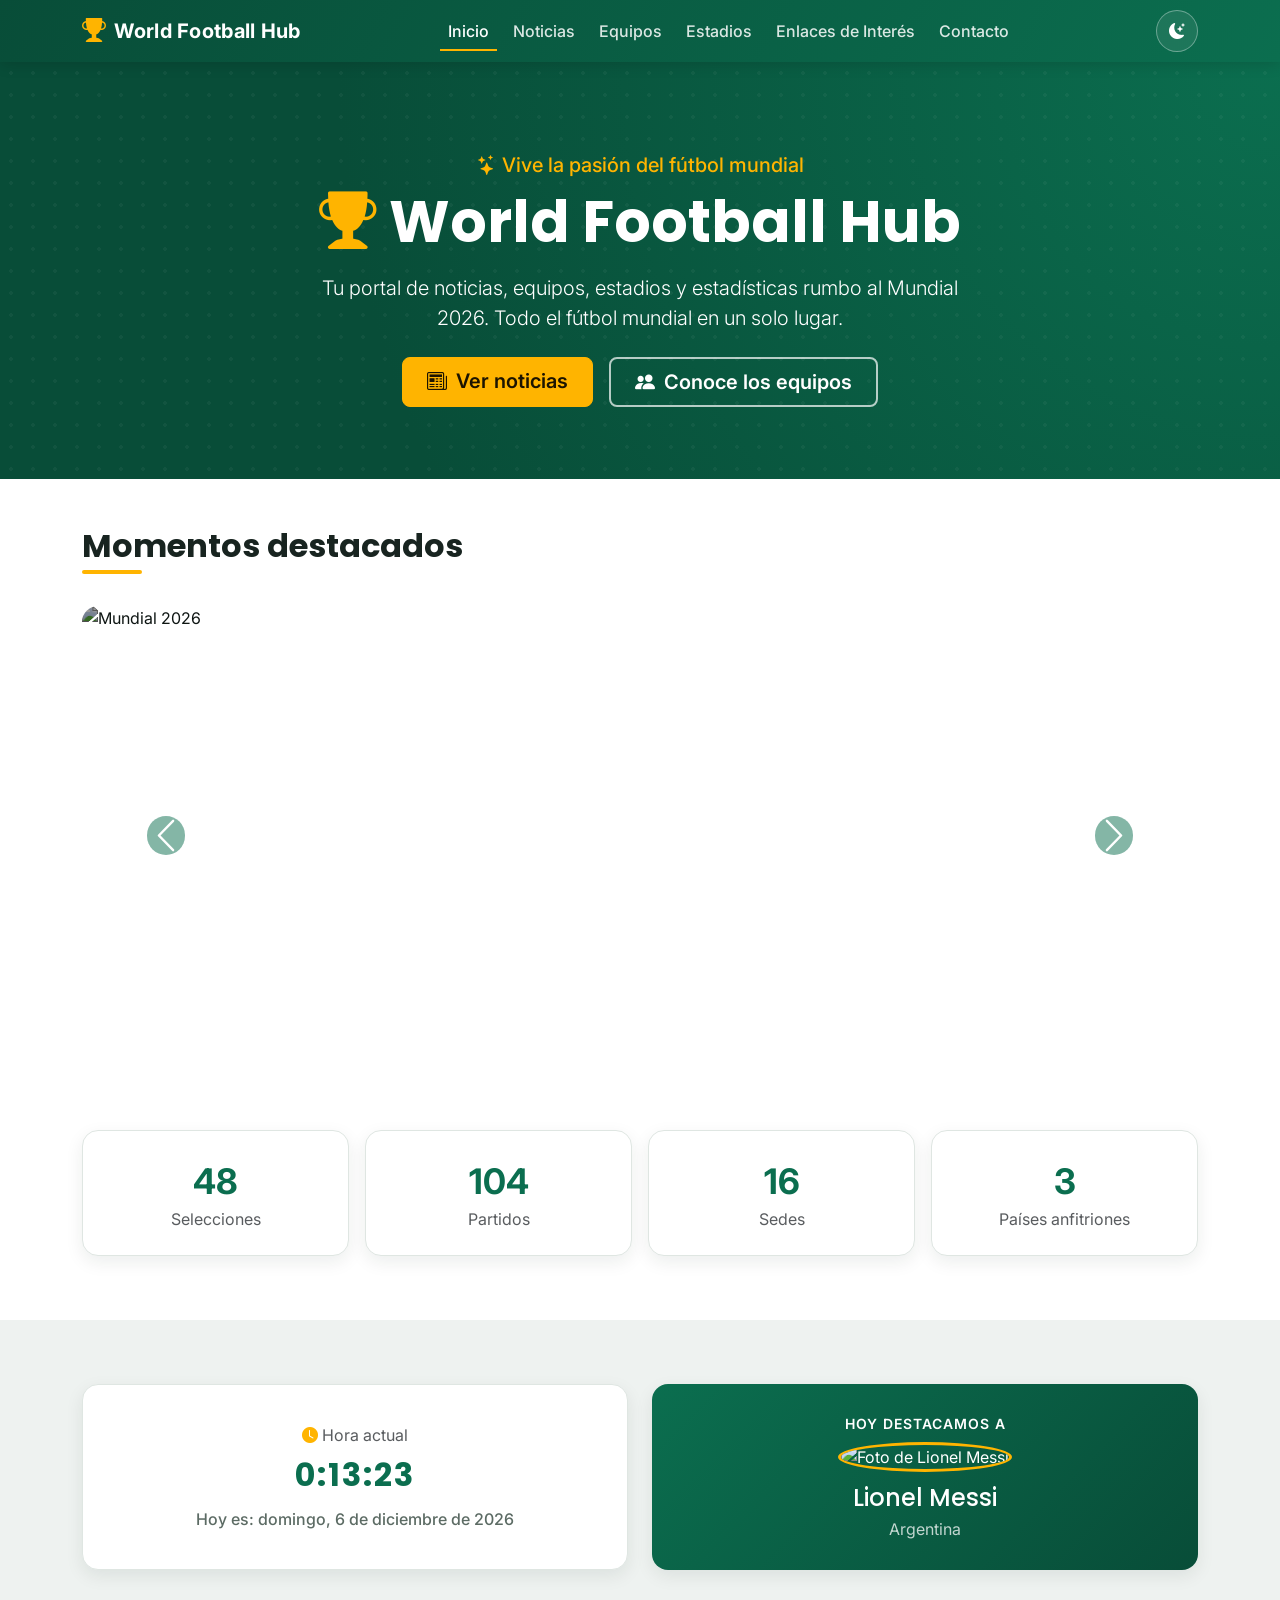
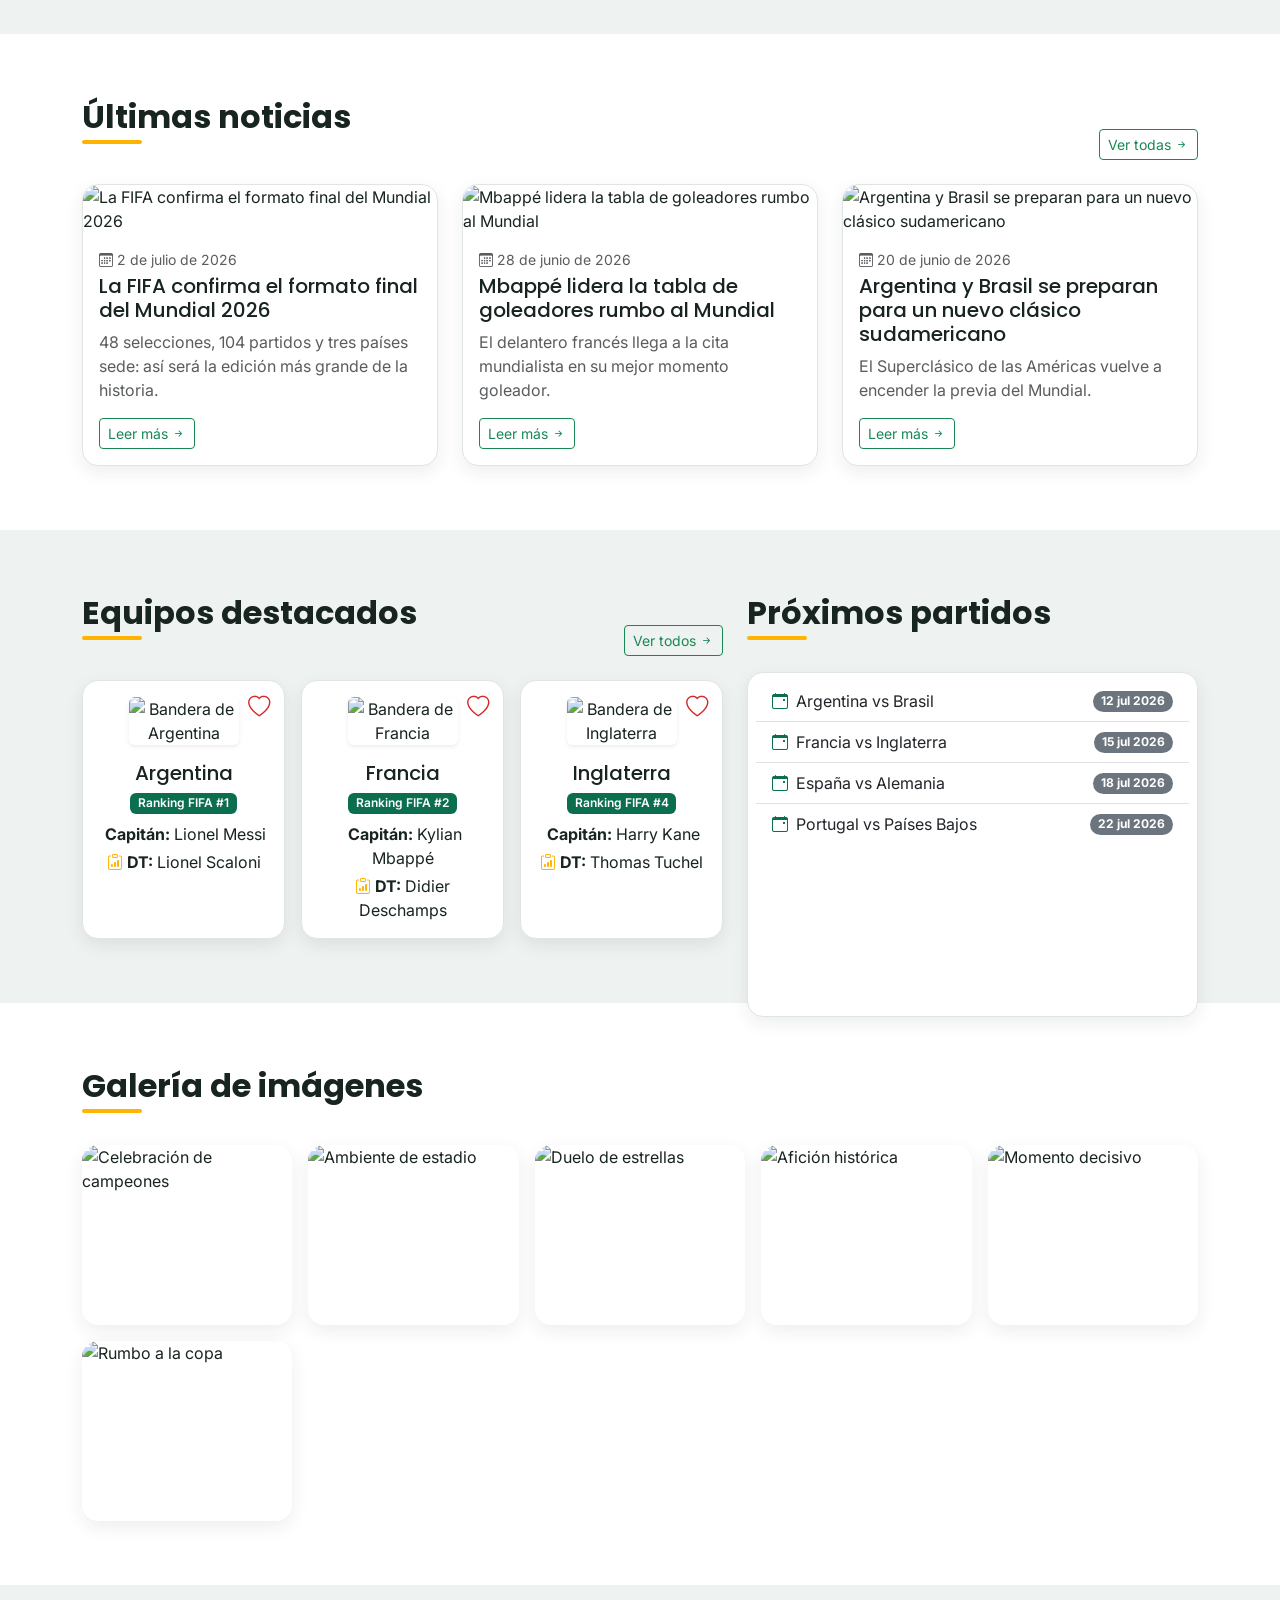
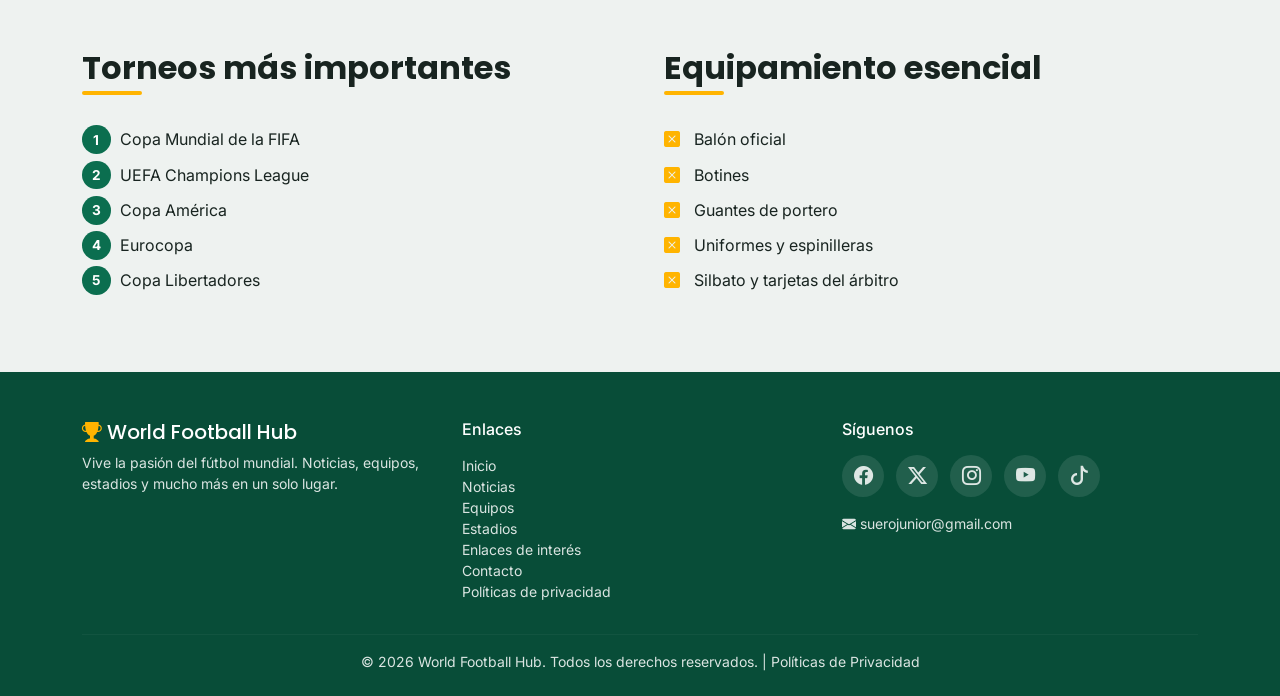
==== index.html @ cb71a6e6 "Sitio inicial World Football Hub para GitHub Pages Portal de fútbol con inicio, noticias, equipos, e" ====
<!DOCTYPE html>
<html lang="es">
<head>
  <meta charset="UTF-8">
  <meta name="viewport" content="width=device-width, initial-scale=1.0">
  <title>World Football Hub | Portal del Mundial 2026 y del fútbol mundial</title>
  <meta name="description" content="World Football Hub: noticias, equipos, estadios y estadísticas del Mundial 2026 y del fútbol mundial en un solo lugar.">
  <meta name="keywords" content="fútbol, mundial 2026, noticias de fútbol, equipos de fútbol, estadios, world football hub, fifa">
  <meta name="author" content="Estudiante - World Football Hub">
  <meta name="robots" content="index, follow">
  <link rel="canonical" href="https://tu-usuario.github.io/football-world/index.html">
  <meta name="theme-color" content="#0b6e4f">

  <meta property="og:type" content="website">
  <meta property="og:title" content="World Football Hub | Portal del Mundial 2026">
  <meta property="og:description" content="Noticias, equipos, estadios y estadísticas del fútbol mundial en un solo lugar.">
  <meta property="og:image" content="https://picsum.photos/seed/wfh-og/1200/630">
  <meta property="og:url" content="https://tu-usuario.github.io/football-world/index.html">
  <meta property="og:site_name" content="World Football Hub">
  <meta property="og:locale" content="es_ES">

  <meta name="twitter:card" content="summary_large_image">
  <meta name="twitter:title" content="World Football Hub | Portal del Mundial 2026">
  <meta name="twitter:description" content="Noticias, equipos, estadios y estadísticas del fútbol mundial en un solo lugar.">
  <meta name="twitter:image" content="https://picsum.photos/seed/wfh-og/1200/630">

  <link rel="icon" type="image/svg+xml" href="favicon.svg">

  <link rel="preconnect" href="https://fonts.googleapis.com">
  <link rel="preconnect" href="https://fonts.gstatic.com" crossorigin>
  <link href="https://fonts.googleapis.com/css2?family=Inter:wght@400;500;600;700&family=Poppins:wght@600;700&display=swap" rel="stylesheet">
  <link rel="stylesheet" href="https://cdn.jsdelivr.net/npm/bootstrap-icons@1.11.3/font/bootstrap-icons.css">
  <link rel="stylesheet" href="https://cdn.jsdelivr.net/npm/bootstrap@5.3.3/dist/css/bootstrap.min.css">
  <link rel="stylesheet" href="css/styles.css">
  <script>(function(){document.documentElement.setAttribute('data-theme', localStorage.getItem('wfh-theme') || 'light');})();</script>
</head>
<body>

<!-- ===== Navbar ===== -->
<nav class="navbar navbar-expand-lg navbar-wfh sticky-top">
  <div class="container">
    <a class="navbar-brand" href="index.html"><i class="bi bi-trophy-fill"></i> World Football Hub</a>
    <button class="navbar-toggler" type="button" data-bs-toggle="collapse" data-bs-target="#navMain" aria-controls="navMain" aria-expanded="false" aria-label="Alternar navegación">
      <span class="navbar-toggler-icon"></span>
    </button>
    <div class="collapse navbar-collapse" id="navMain">
      <ul class="navbar-nav mx-auto mb-2 mb-lg-0">
        <li class="nav-item"><a class="nav-link active" href="index.html">Inicio</a></li>
        <li class="nav-item"><a class="nav-link" href="noticias.html">Noticias</a></li>
        <li class="nav-item"><a class="nav-link" href="equipos.html">Equipos</a></li>
        <li class="nav-item"><a class="nav-link" href="estadios.html">Estadios</a></li>
        <li class="nav-item"><a class="nav-link" href="enlaces.html">Enlaces de Interés</a></li>
        <li class="nav-item"><a class="nav-link" href="contacto.html">Contacto</a></li>
      </ul>
      <button class="theme-toggle-btn ms-lg-3" title="Cambiar modo claro/oscuro">
        <i class="theme-icon bi bi-moon-stars-fill"></i>
      </button>
    </div>
  </div>
</nav>

<!-- ===== Hero ===== -->
<header class="hero text-center">
  <div class="container">
    <p class="hero-slogan mb-2"><i class="bi bi-stars"></i> Vive la pasión del fútbol mundial</p>
    <h1 class="hero-logo mb-3"><i class="bi bi-trophy-fill text-accent"></i> World Football Hub</h1>
    <p class="lead mx-auto" style="max-width:640px;">
      Tu portal de noticias, equipos, estadios y estadísticas rumbo al Mundial 2026. Todo el fútbol mundial en un solo lugar.
    </p>
    <div class="d-flex flex-wrap justify-content-center gap-3 mt-4">
      <a href="noticias.html" class="btn btn-accent btn-lg px-4"><i class="bi bi-newspaper me-1"></i> Ver noticias</a>
      <a href="equipos.html" class="btn btn-outline-light-custom btn-lg px-4"><i class="bi bi-people-fill me-1"></i> Conoce los equipos</a>
    </div>
  </div>
</header>

<!-- ===== Carrusel ===== -->
<section class="pt-5 pb-0 bg-surface">
  <div class="container">
    <h2 class="section-title">Momentos destacados</h2>
    <div id="mainCarousel" class="carousel slide rounded-xl overflow-hidden" data-bs-ride="carousel">
      <div class="carousel-indicators">
        <button type="button" data-bs-target="#mainCarousel" data-bs-slide-to="0" class="active" aria-current="true"></button>
        <button type="button" data-bs-target="#mainCarousel" data-bs-slide-to="1"></button>
        <button type="button" data-bs-target="#mainCarousel" data-bs-slide-to="2"></button>
        <button type="button" data-bs-target="#mainCarousel" data-bs-slide-to="3"></button>
      </div>
      <div class="carousel-inner">
        <div class="carousel-item active">
          <img src="https://picsum.photos/seed/wfh-carousel1/1200/600" class="d-block w-100" alt="Mundial 2026">
          <div class="carousel-caption">
            <h3><i class="bi bi-globe-americas me-2"></i>Mundial 2026</h3>
            <p>El torneo más grande de la historia, con 48 selecciones en Estados Unidos, México y Canadá.</p>
          </div>
        </div>
        <div class="carousel-item">
          <img src="https://picsum.photos/seed/wfh-carousel2/1200/600" class="d-block w-100" alt="Champions League">
          <div class="carousel-caption">
            <h3><i class="bi bi-trophy me-2"></i>Champions League</h3>
            <p>La máxima competición europea de clubes vuelve con su edición más competida.</p>
          </div>
        </div>
        <div class="carousel-item">
          <img src="https://picsum.photos/seed/wfh-carousel3/1200/600" class="d-block w-100" alt="Balón de Oro">
          <div class="carousel-caption">
            <h3><i class="bi bi-award me-2"></i>Balón de Oro</h3>
            <p>Los mejores futbolistas del planeta compiten por el galardón individual más prestigioso.</p>
          </div>
        </div>
        <div class="carousel-item">
          <img src="https://picsum.photos/seed/wfh-carousel4/1200/600" class="d-block w-100" alt="Copa América">
          <div class="carousel-caption">
            <h3><i class="bi bi-shield-fill-check me-2"></i>Copa América</h3>
            <p>La competición de selecciones más antigua del mundo sigue escribiendo su historia.</p>
          </div>
        </div>
      </div>
      <button class="carousel-control-prev" type="button" data-bs-target="#mainCarousel" data-bs-slide="prev">
        <span class="carousel-control-prev-icon" aria-hidden="true"></span>
      </button>
      <button class="carousel-control-next" type="button" data-bs-target="#mainCarousel" data-bs-slide="next">
        <span class="carousel-control-next-icon" aria-hidden="true"></span>
      </button>
    </div>
  </div>
</section>

<!-- ===== Estadísticas / Curiosidades ===== -->
<section class="bg-surface">
  <div class="container">
    <div class="row g-3">
      <div class="col-6 col-md-3">
        <div class="stat-box">
          <div class="stat-number">48</div>
          <div class="text-muted">Selecciones</div>
        </div>
      </div>
      <div class="col-6 col-md-3">
        <div class="stat-box">
          <div class="stat-number">104</div>
          <div class="text-muted">Partidos</div>
        </div>
      </div>
      <div class="col-6 col-md-3">
        <div class="stat-box">
          <div class="stat-number">16</div>
          <div class="text-muted">Sedes</div>
        </div>
      </div>
      <div class="col-6 col-md-3">
        <div class="stat-box">
          <div class="stat-number">3</div>
          <div class="text-muted">Países anfitriones</div>
        </div>
      </div>
    </div>
  </div>
</section>

<!-- ===== Reloj / Jugador del día ===== -->
<section class="bg-surface-2">
  <div class="container">
    <div class="row g-4">
      <div class="col-md-6">
        <div class="widget-box text-center d-flex flex-column justify-content-center">
          <p class="text-muted mb-1"><i class="bi bi-clock-fill text-accent me-1"></i>Hora actual</p>
          <div class="clock-display">00:00:00</div>
          <p class="date-display mt-2 mb-0">Hoy es: --</p>
        </div>
      </div>
      <div class="col-md-6">
        <div id="playerOfDay" class="player-of-day-card"></div>
      </div>
    </div>
  </div>
</section>

<!-- ===== Últimas noticias ===== -->
<section class="bg-surface">
  <div class="container">
    <div class="d-flex justify-content-between align-items-end flex-wrap mb-2">
      <h2 class="section-title">Últimas noticias</h2>
      <a href="noticias.html" class="btn btn-sm btn-outline-success mb-3">Ver todas <i class="bi bi-arrow-right-short"></i></a>
    </div>
    <div id="newsContainer" class="row g-4" data-limit="3"></div>
  </div>
</section>
<div id="newsModals"></div>

<!-- ===== Equipos destacados / Próximos partidos ===== -->
<section class="bg-surface-2">
  <div class="container">
    <div class="row g-4">
      <div class="col-lg-7">
        <div class="d-flex justify-content-between align-items-end flex-wrap mb-2">
          <h2 class="section-title">Equipos destacados</h2>
          <a href="equipos.html" class="btn btn-sm btn-outline-success mb-3">Ver todos <i class="bi bi-arrow-right-short"></i></a>
        </div>
        <div id="teamsContainer" class="row g-3" data-limit="3"></div>
      </div>
      <div class="col-lg-5">
        <h2 class="section-title">Próximos partidos</h2>
        <ul id="upcomingMatches" class="list-group list-group-flush widget-box p-2"></ul>
      </div>
    </div>
  </div>
</section>

<!-- ===== Galería ===== -->
<section class="bg-surface">
  <div class="container">
    <h2 class="section-title">Galería de imágenes</h2>
    <div id="galleryContainer" class="gallery-grid"></div>
  </div>
</section>

<!-- ===== Listas: Torneos / Equipamiento ===== -->
<section class="bg-surface-2">
  <div class="container">
    <div class="row g-5">
      <div class="col-md-6">
        <h2 class="section-title">Torneos más importantes</h2>
        <ol class="list-ordered-custom">
          <li>Copa Mundial de la FIFA</li>
          <li>UEFA Champions League</li>
          <li>Copa América</li>
          <li>Eurocopa</li>
          <li>Copa Libertadores</li>
        </ol>
      </div>
      <div class="col-md-6">
        <h2 class="section-title">Equipamiento esencial</h2>
        <ul class="list-unordered-custom">
          <li>Balón oficial</li>
          <li>Botines</li>
          <li>Guantes de portero</li>
          <li>Uniformes y espinilleras</li>
          <li>Silbato y tarjetas del árbitro</li>
        </ul>
      </div>
    </div>
  </div>
</section>

<!-- ===== Footer ===== -->
<footer class="site-footer">
  <div class="container">
    <div class="row gy-4">
      <div class="col-md-4">
        <h5 class="brand-font text-white"><i class="bi bi-trophy-fill text-accent"></i> World Football Hub</h5>
        <p class="small">Vive la pasión del fútbol mundial. Noticias, equipos, estadios y mucho más en un solo lugar.</p>
      </div>
      <div class="col-md-4">
        <h6 class="text-white mb-3">Enlaces</h6>
        <ul class="list-unstyled small">
          <li><a href="index.html">Inicio</a></li>
          <li><a href="noticias.html">Noticias</a></li>
          <li><a href="equipos.html">Equipos</a></li>
          <li><a href="estadios.html">Estadios</a></li>
          <li><a href="enlaces.html">Enlaces de interés</a></li>
          <li><a href="contacto.html">Contacto</a></li>
          <li><a href="privacidad.html">Políticas de privacidad</a></li>
        </ul>
      </div>
      <div class="col-md-4">
        <h6 class="text-white mb-3">Síguenos</h6>
        <div class="social-icons">
          <a href="https://facebook.com" target="_blank" rel="noopener" aria-label="Facebook"><i class="bi bi-facebook"></i></a>
          <a href="https://twitter.com" target="_blank" rel="noopener" aria-label="Twitter/X"><i class="bi bi-twitter-x"></i></a>
          <a href="https://instagram.com" target="_blank" rel="noopener" aria-label="Instagram"><i class="bi bi-instagram"></i></a>
          <a href="https://youtube.com" target="_blank" rel="noopener" aria-label="YouTube"><i class="bi bi-youtube"></i></a>
          <a href="https://tiktok.com" target="_blank" rel="noopener" aria-label="TikTok"><i class="bi bi-tiktok"></i></a>
        </div>
        <a href="mailto:suerojunior@gmail.com" class="d-inline-block mt-3 small"><i class="bi bi-envelope-fill me-1"></i>suerojunior@gmail.com</a>
      </div>
    </div>
    <hr class="footer-divider">
    <p class="text-center small mb-0">&copy; 2026 World Football Hub. Todos los derechos reservados. | <a href="privacidad.html">Políticas de Privacidad</a></p>
  </div>
</footer>

<button id="backToTopBtn" aria-label="Volver arriba"><i class="bi bi-arrow-up"></i></button>

<script src="https://cdn.jsdelivr.net/npm/bootstrap@5.3.3/dist/js/bootstrap.bundle.min.js"></script>
<script src="js/script.js"></script>
</body>
</html>
---- css/styles.css ----
/* ===== Variables & Base ===== */
:root {
  --bg: #f4f7f5;
  --surface: #ffffff;
  --surface-2: #eef2f0;
  --text: #182420;
  --text-muted: #5c6b64;
  --primary: #0b6e4f;
  --primary-dark: #084d38;
  --primary-light: #e6f3ed;
  --accent: #ffb400;
  --accent-2: #d62828;
  --border: #dfe6e2;
  --card-shadow: 0 6px 18px rgba(11, 40, 30, 0.08);
  --card-shadow-hover: 0 16px 34px rgba(11, 40, 30, 0.18);
  --radius: 16px;
}

[data-theme="dark"] {
  --bg: #0f1712;
  --surface: #1a2620;
  --surface-2: #223028;
  --text: #edf3ef;
  --text-muted: #a7b8ae;
  --primary: #22b57f;
  --primary-dark: #0e7a53;
  --primary-light: #16352a;
  --accent: #ffc94d;
  --accent-2: #ff6b6b;
  --border: #2b3a32;
  --card-shadow: 0 6px 18px rgba(0, 0, 0, 0.35);
  --card-shadow-hover: 0 16px 34px rgba(0, 0, 0, 0.55);
}

* { box-sizing: border-box; }

html { scroll-behavior: smooth; }

body {
  background-color: var(--bg);
  color: var(--text);
  font-family: 'Inter', sans-serif;
  transition: background-color .35s ease, color .35s ease;
}

h1, h2, h3, h4, h5, .brand-font {
  font-family: 'Poppins', sans-serif;
}

a { text-decoration: none; }

/* ===== Navbar ===== */
.navbar-wfh {
  background: linear-gradient(120deg, var(--primary-dark), var(--primary));
  box-shadow: 0 2px 14px rgba(0,0,0,.15);
}

.navbar-wfh .navbar-brand {
  font-weight: 700;
  color: #fff !important;
  letter-spacing: .3px;
  display: flex;
  align-items: center;
  gap: .5rem;
}

.navbar-wfh .navbar-brand .bi { color: var(--accent); font-size: 1.5rem; }

.navbar-wfh .nav-link {
  color: rgba(255,255,255,.85) !important;
  position: relative;
  font-weight: 500;
  margin: 0 .25rem;
  transition: color .25s ease;
}

.navbar-wfh .nav-link::after {
  content: "";
  position: absolute;
  left: 0; bottom: 0;
  width: 0%;
  height: 2px;
  background: var(--accent);
  transition: width .25s ease;
}

.navbar-wfh .nav-link:hover,
.navbar-wfh .nav-link.active {
  color: #fff !important;
}

.navbar-wfh .nav-link:hover::after,
.navbar-wfh .nav-link.active::after { width: 100%; }

.theme-toggle-btn {
  border: 1px solid rgba(255,255,255,.35);
  background: rgba(255,255,255,.08);
  color: #fff;
  border-radius: 50px;
  width: 42px;
  height: 42px;
  display: inline-flex;
  align-items: center;
  justify-content: center;
  transition: background .25s ease, transform .25s ease;
}

.theme-toggle-btn:hover {
  background: var(--accent);
  color: var(--primary-dark);
  transform: rotate(20deg);
}

/* ===== Hero ===== */
.hero {
  background: radial-gradient(circle at top right, var(--primary), var(--primary-dark) 70%);
  color: #fff;
  padding: 5.5rem 0 4.5rem;
  position: relative;
  overflow: hidden;
}

.hero::before {
  content: "";
  position: absolute;
  inset: 0;
  background-image: radial-gradient(rgba(255,255,255,.08) 2px, transparent 2px);
  background-size: 22px 22px;
  opacity: .5;
}

.hero .container { position: relative; z-index: 1; }

.hero-logo {
  font-family: 'Poppins', sans-serif;
  font-weight: 700;
  font-size: clamp(2.2rem, 5vw, 3.6rem);
}

.hero-slogan {
  font-size: 1.25rem;
  color: var(--accent);
  font-weight: 500;
}

.btn-accent {
  background-color: var(--accent);
  border-color: var(--accent);
  color: #1c1400;
  font-weight: 600;
  transition: all .25s ease;
}

.btn-accent:hover {
  background-color: #fff;
  border-color: #fff;
  color: var(--primary-dark);
  transform: translateY(-2px);
}

.btn-outline-light-custom {
  border: 2px solid rgba(255,255,255,.7);
  color: #fff;
  font-weight: 600;
  transition: all .25s ease;
}

.btn-outline-light-custom:hover {
  background: #fff;
  color: var(--primary-dark);
  transform: translateY(-2px);
}

/* ===== Sections ===== */
.section-title {
  font-weight: 700;
  position: relative;
  display: inline-block;
  padding-bottom: .5rem;
  margin-bottom: 2rem;
}

.section-title::after {
  content: "";
  position: absolute;
  left: 0; bottom: 0;
  width: 60px;
  height: 4px;
  background: var(--accent);
  border-radius: 4px;
}

section { padding: 4rem 0; }

.bg-surface { background-color: var(--surface); }
.bg-surface-2 { background-color: var(--surface-2); }

/* ===== Cards & Hover Effects ===== */
.hover-card {
  background: var(--surface);
  border: 1px solid var(--border);
  border-radius: var(--radius);
  box-shadow: var(--card-shadow);
  transition: transform .3s ease, box-shadow .3s ease, background-color .35s ease;
  overflow: hidden;
  height: 100%;
}

.hover-card:hover {
  transform: translateY(-8px) scale(1.015);
  box-shadow: var(--card-shadow-hover);
}

.hover-card img { transition: transform .5s ease; }
.hover-card:hover img { transform: scale(1.08); }

.card-img-wrap { overflow: hidden; border-radius: var(--radius) var(--radius) 0 0; }

.badge-rank {
  background: var(--primary);
  color: #fff;
  font-weight: 600;
}

.fav-btn {
  border: none;
  background: transparent;
  font-size: 1.4rem;
  color: var(--accent-2);
  transition: transform .2s ease;
  cursor: pointer;
}

.fav-btn:hover { transform: scale(1.25); }
.fav-btn.active { color: var(--accent-2); }

/* ===== Carousel ===== */
.carousel-item img {
  height: 460px;
  object-fit: cover;
  filter: brightness(.6);
}

@media (max-width: 767px) {
  .carousel-item img { height: 300px; }
}

.carousel-caption {
  bottom: 15%;
}

.carousel-caption h3 {
  font-weight: 700;
  font-size: clamp(1.4rem, 4vw, 2.4rem);
}

.carousel-control-prev-icon,
.carousel-control-next-icon {
  background-color: var(--primary);
  border-radius: 50%;
  padding: 1.2rem;
}

/* ===== Widgets: clock / player of day ===== */
.widget-box {
  background: var(--surface);
  border: 1px solid var(--border);
  border-radius: var(--radius);
  box-shadow: var(--card-shadow);
  padding: 1.5rem;
  height: 100%;
}

.clock-display {
  font-family: 'Poppins', monospace;
  font-size: 2rem;
  font-weight: 700;
  letter-spacing: 2px;
  color: var(--primary);
}

.date-display { color: var(--text-muted); font-weight: 500; }

.player-of-day-card {
  background: linear-gradient(135deg, var(--primary), var(--primary-dark));
  color: #fff;
  border-radius: var(--radius);
  padding: 1.8rem;
  text-align: center;
  box-shadow: var(--card-shadow);
}

.player-of-day-card img {
  width: 96px;
  height: 96px;
  border-radius: 50%;
  border: 3px solid var(--accent);
  object-fit: cover;
  margin-bottom: .75rem;
}

/* ===== Stat counters ===== */
.stat-box {
  text-align: center;
  padding: 1.5rem 1rem;
  border-radius: var(--radius);
  background: var(--surface);
  border: 1px solid var(--border);
  box-shadow: var(--card-shadow);
  transition: transform .3s ease, background-color .35s ease;
}

.stat-box:hover { transform: translateY(-6px); }

.stat-box .stat-number {
  font-size: 2.2rem;
  font-weight: 700;
  color: var(--primary);
}

/* ===== Gallery ===== */
.gallery-grid {
  display: grid;
  grid-template-columns: repeat(auto-fit, minmax(180px, 1fr));
  gap: 1rem;
}

.gallery-item {
  position: relative;
  overflow: hidden;
  border-radius: var(--radius);
  box-shadow: var(--card-shadow);
}

.gallery-item img {
  width: 100%;
  height: 180px;
  object-fit: cover;
  display: block;
  transition: transform .5s ease;
}

.gallery-item:hover img { transform: scale(1.15); }

.gallery-item .overlay {
  position: absolute;
  inset: 0;
  background: linear-gradient(to top, rgba(0,0,0,.75), transparent 60%);
  display: flex;
  align-items: flex-end;
  padding: .6rem .8rem;
  opacity: 0;
  transition: opacity .3s ease;
  color: #fff;
  font-size: .85rem;
  font-weight: 600;
}

.gallery-item:hover .overlay { opacity: 1; }

/* ===== Footer ===== */
footer.site-footer {
  background: var(--primary-dark);
  color: rgba(255,255,255,.85);
  padding: 3rem 0 1.5rem;
}

footer.site-footer a { color: rgba(255,255,255,.85); }

.social-icons a {
  display: inline-flex;
  align-items: center;
  justify-content: center;
  width: 42px;
  height: 42px;
  border-radius: 50%;
  background: rgba(255,255,255,.1);
  margin-right: .5rem;
  font-size: 1.2rem;
  transition: all .25s ease;
}

.social-icons a:hover {
  background: var(--accent);
  color: var(--primary-dark) !important;
  transform: translateY(-4px);
}

.footer-divider {
  border-color: rgba(255,255,255,.15);
}

/* ===== Back to top ===== */
#backToTopBtn {
  position: fixed;
  bottom: 24px;
  right: 24px;
  width: 48px;
  height: 48px;
  border-radius: 50%;
  border: none;
  background: var(--primary);
  color: #fff;
  font-size: 1.3rem;
  box-shadow: 0 6px 16px rgba(0,0,0,.25);
  display: none;
  align-items: center;
  justify-content: center;
  z-index: 1000;
  transition: background .25s ease, transform .25s ease;
}

#backToTopBtn:hover { background: var(--accent); color: var(--primary-dark); transform: translateY(-4px); }
#backToTopBtn.show { display: flex; }

/* ===== Forms ===== */
.form-control, .form-select {
  background-color: var(--surface);
  color: var(--text);
  border: 1px solid var(--border);
}

.form-control:focus {
  border-color: var(--primary);
  box-shadow: 0 0 0 .2rem var(--primary-light);
  background-color: var(--surface);
  color: var(--text);
}

.mailto-btn {
  background: var(--accent-2);
  border: none;
  color: #fff;
  font-weight: 600;
  padding: .7rem 1.6rem;
  border-radius: 50px;
  display: inline-flex;
  align-items: center;
  gap: .6rem;
  transition: all .25s ease;
}

.mailto-btn:hover {
  background: #fff;
  color: var(--accent-2);
  box-shadow: 0 8px 20px rgba(214,40,40,.3);
  transform: translateY(-2px);
}

/* ===== List styling ===== */
.list-styled li { margin-bottom: .6rem; }

.list-ordered-custom { counter-reset: item; list-style: none; padding-left: 0; }
.list-ordered-custom li {
  counter-increment: item;
  margin-bottom: .7rem;
  padding-left: 2.4rem;
  position: relative;
}
.list-ordered-custom li::before {
  content: counter(item);
  position: absolute;
  left: 0; top: -2px;
  width: 1.8rem; height: 1.8rem;
  background: var(--primary);
  color: #fff;
  border-radius: 50%;
  display: flex; align-items: center; justify-content: center;
  font-weight: 700; font-size: .85rem;
}

.list-unordered-custom { list-style: none; padding-left: 0; }
.list-unordered-custom li {
  margin-bottom: .7rem;
  padding-left: 1.9rem;
  position: relative;
}
.list-unordered-custom li::before {
  content: "\f628";
  font-family: "bootstrap-icons";
  position: absolute;
  left: 0;
  color: var(--accent);
}

/* ===== Iframes (enlaces page) ===== */
.iframe-wrap {
  border-radius: var(--radius);
  overflow: hidden;
  box-shadow: var(--card-shadow);
  border: 1px solid var(--border);
}

.iframe-wrap iframe { width: 100%; border: 0; display: block; }

/* ===== Utilities ===== */
.text-accent { color: var(--accent) !important; }
.text-primary-wfh { color: var(--primary) !important; }
.rounded-xl { border-radius: var(--radius) !important; }

.page-hero-sm {
  background: linear-gradient(120deg, var(--primary-dark), var(--primary));
  color: #fff;
  padding: 3.2rem 0;
}

.toast-container-custom { z-index: 1080; }
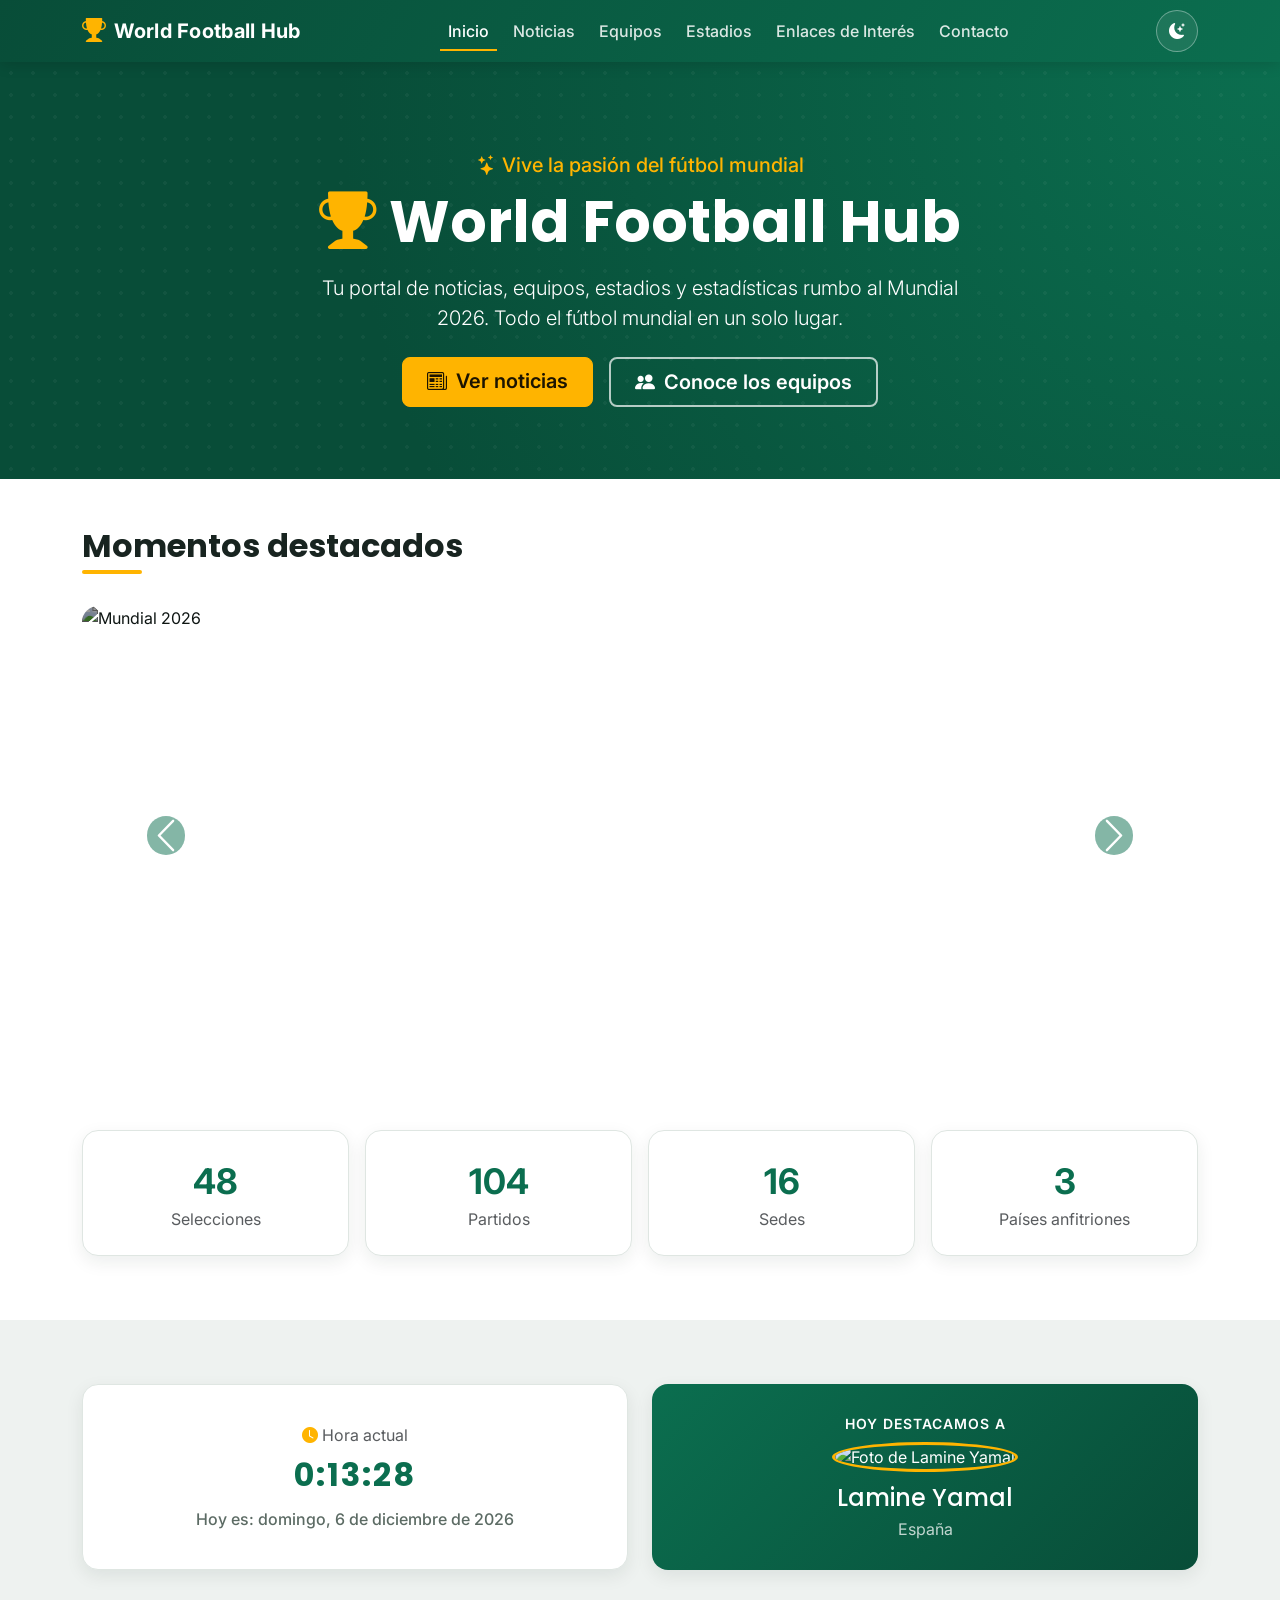
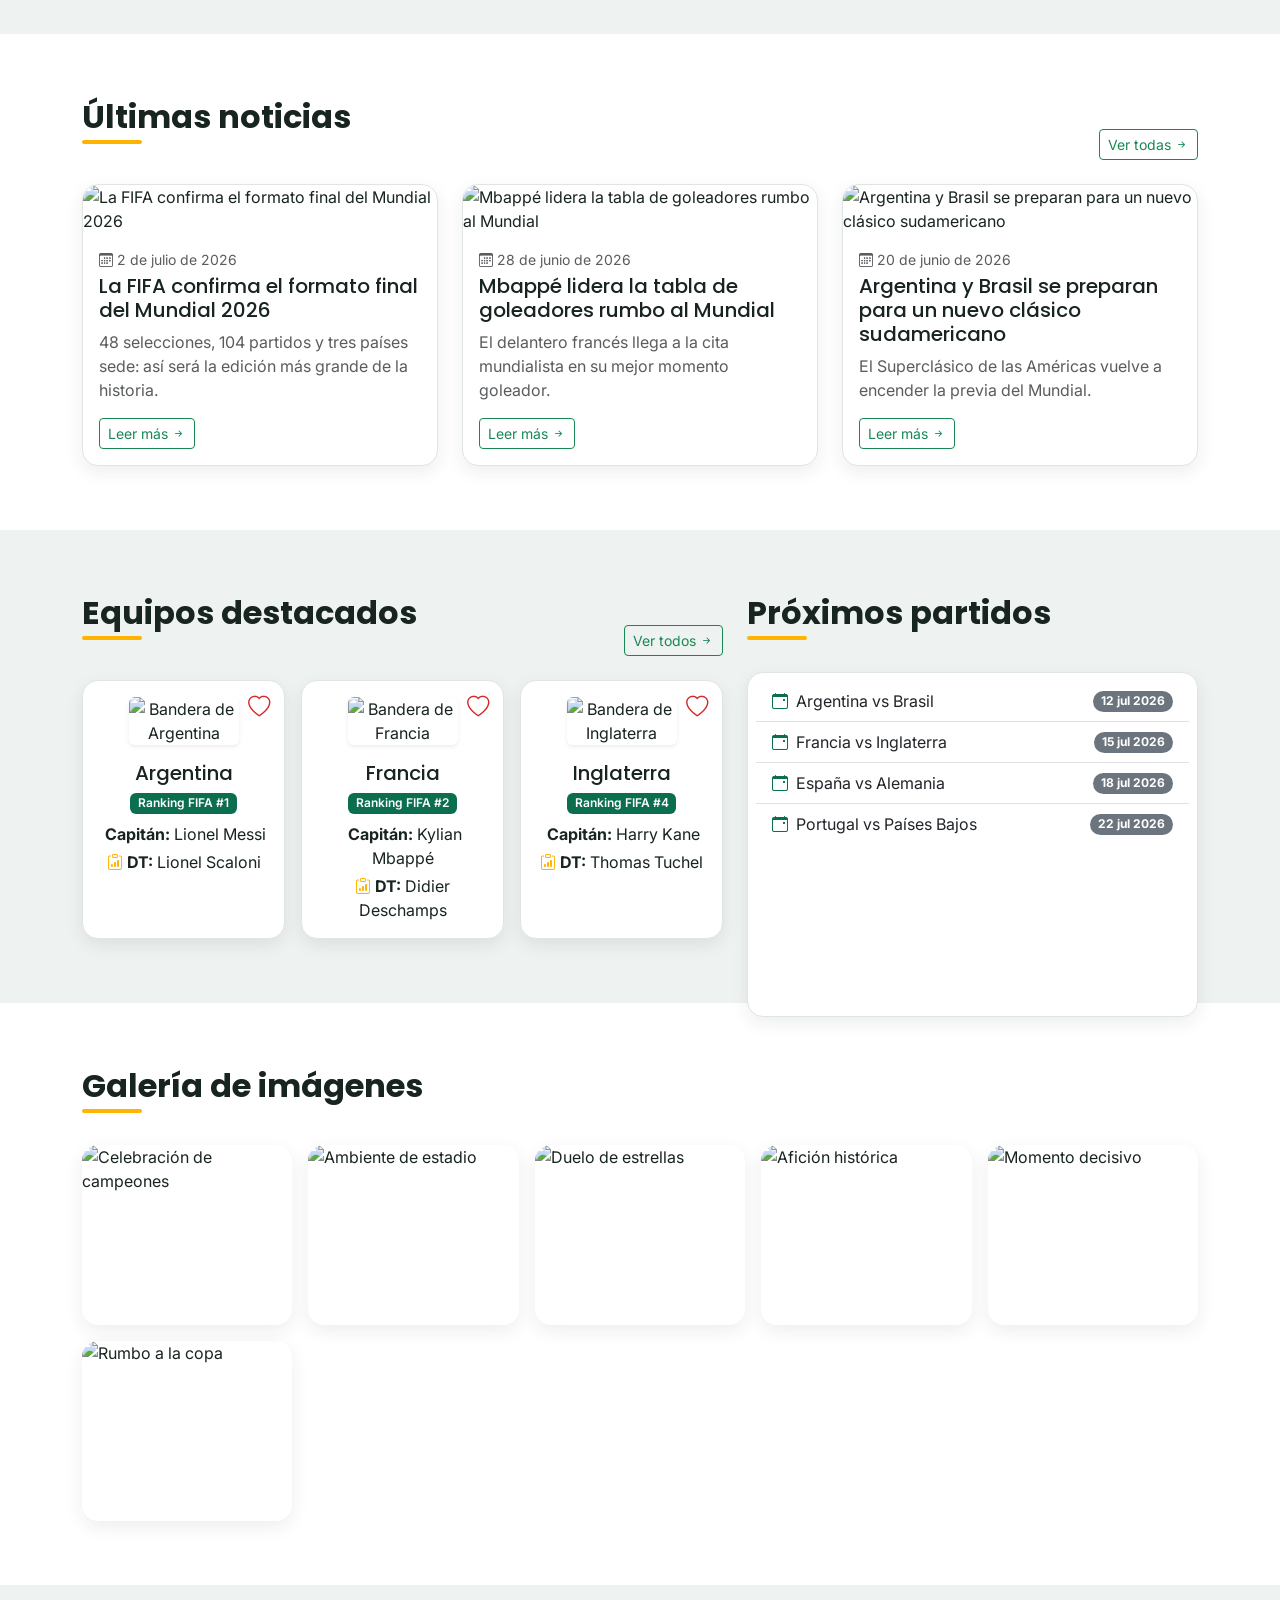
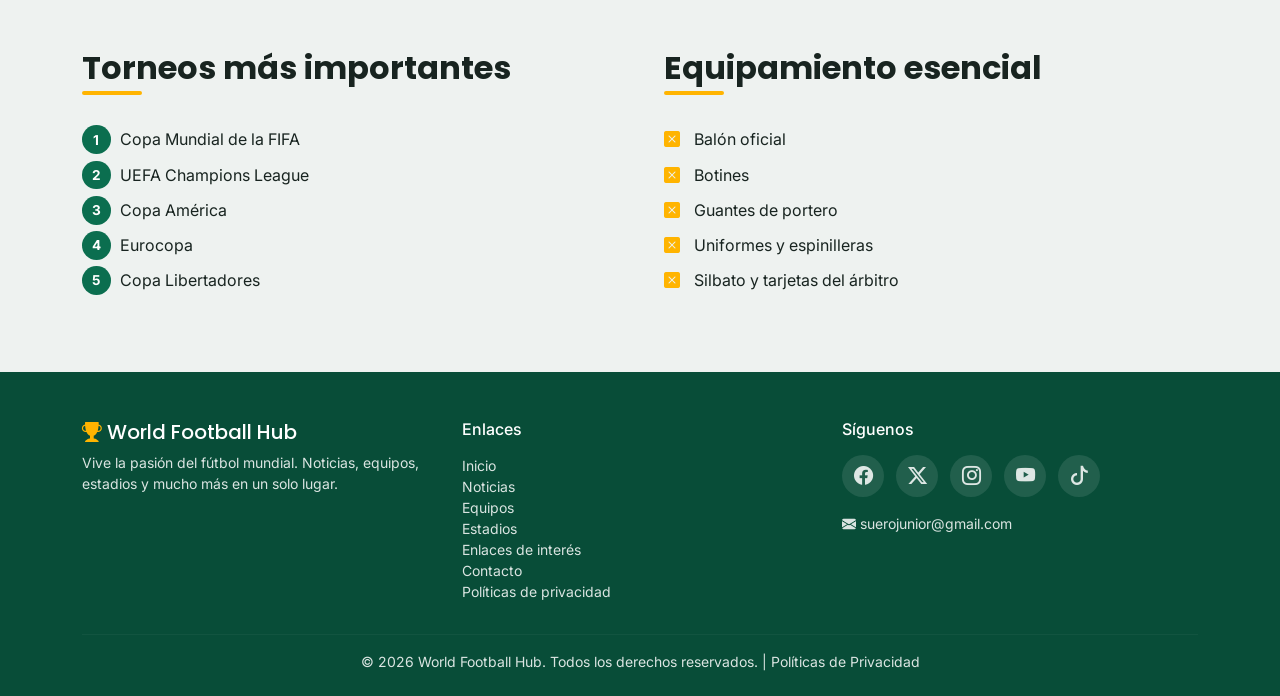
==== commit 01ae7289: "Actualizar URLs canónicas y Open Graph con el usuario de GitHub real" ====
--- a/index.html
+++ b/index.html
@@ -8,14 +8,14 @@
   <meta name="keywords" content="fútbol, mundial 2026, noticias de fútbol, equipos de fútbol, estadios, world football hub, fifa">
   <meta name="author" content="Estudiante - World Football Hub">
   <meta name="robots" content="index, follow">
-  <link rel="canonical" href="https://tu-usuario.github.io/football-world/index.html">
+  <link rel="canonical" href="https://Felixnosoy.github.io/football-world/index.html">
   <meta name="theme-color" content="#0b6e4f">
 
   <meta property="og:type" content="website">
   <meta property="og:title" content="World Football Hub | Portal del Mundial 2026">
   <meta property="og:description" content="Noticias, equipos, estadios y estadísticas del fútbol mundial en un solo lugar.">
   <meta property="og:image" content="https://picsum.photos/seed/wfh-og/1200/630">
-  <meta property="og:url" content="https://tu-usuario.github.io/football-world/index.html">
+  <meta property="og:url" content="https://Felixnosoy.github.io/football-world/index.html">
   <meta property="og:site_name" content="World Football Hub">
   <meta property="og:locale" content="es_ES">
 
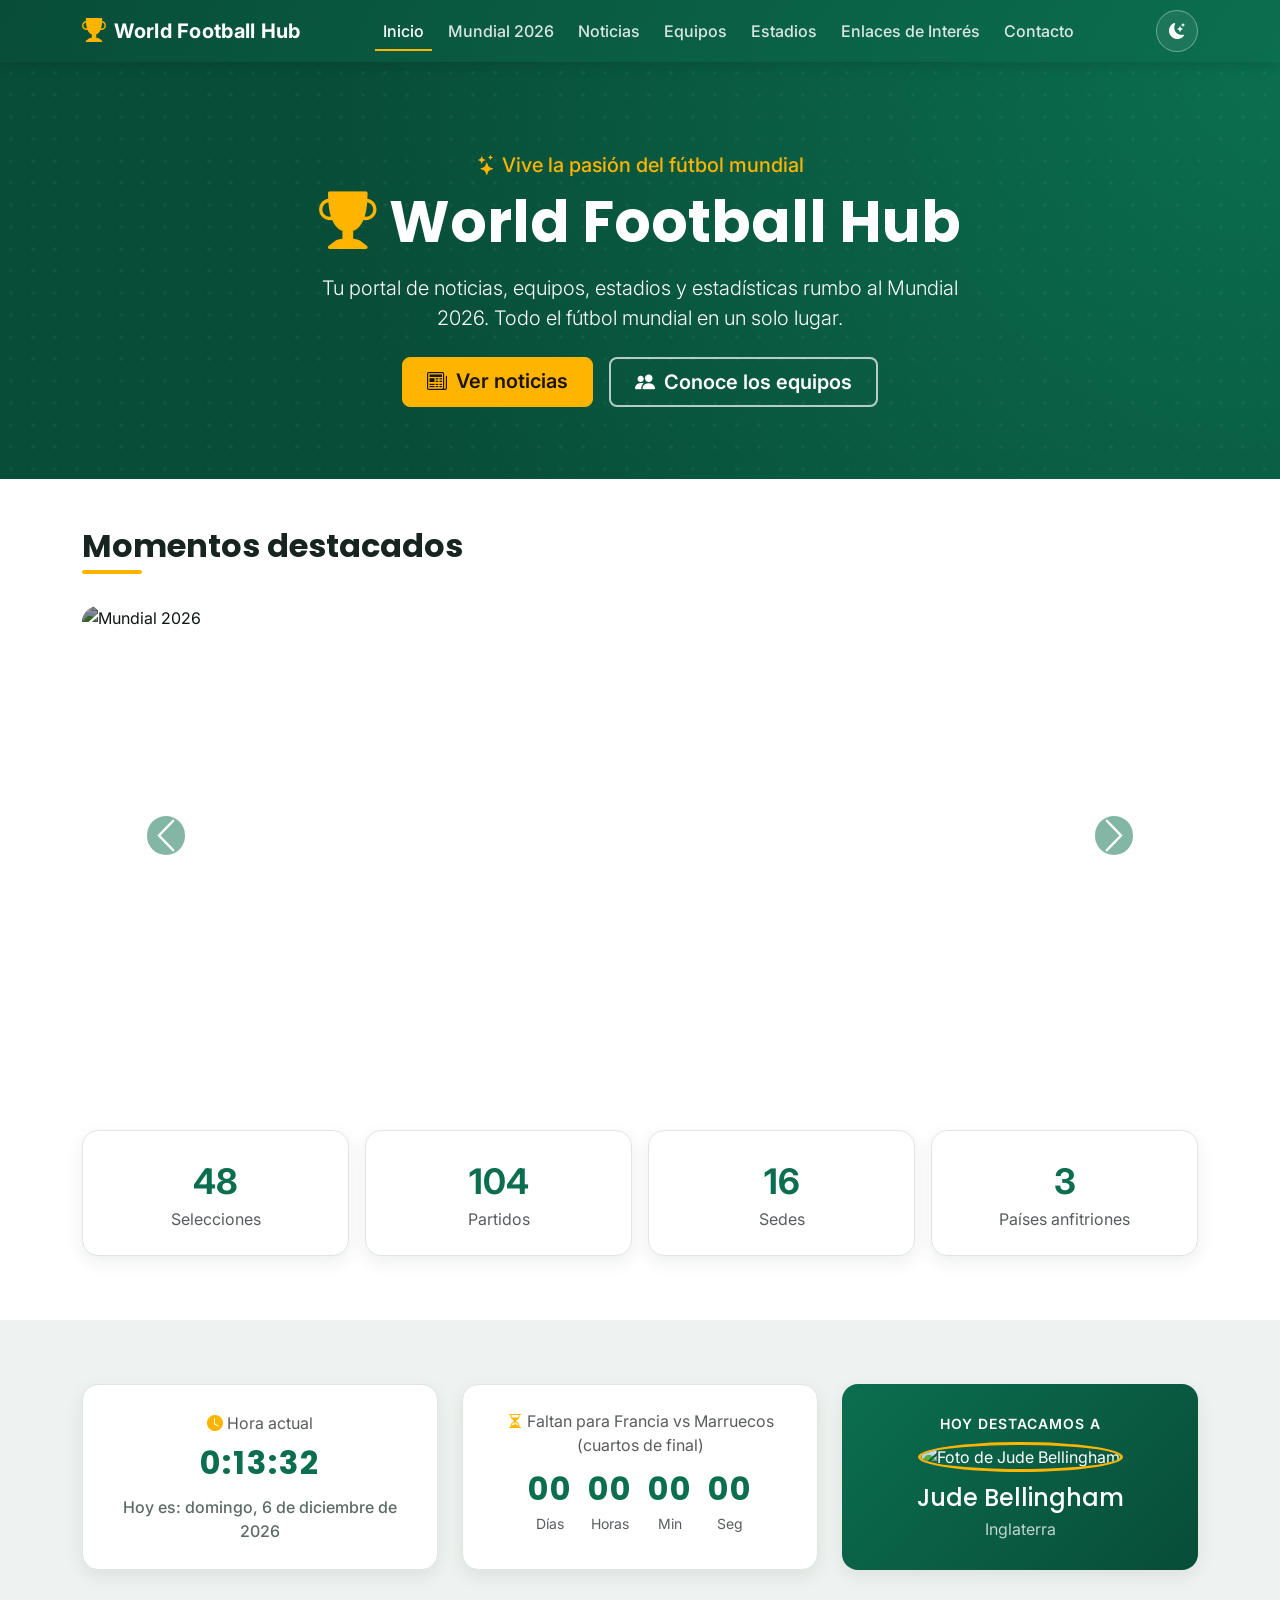
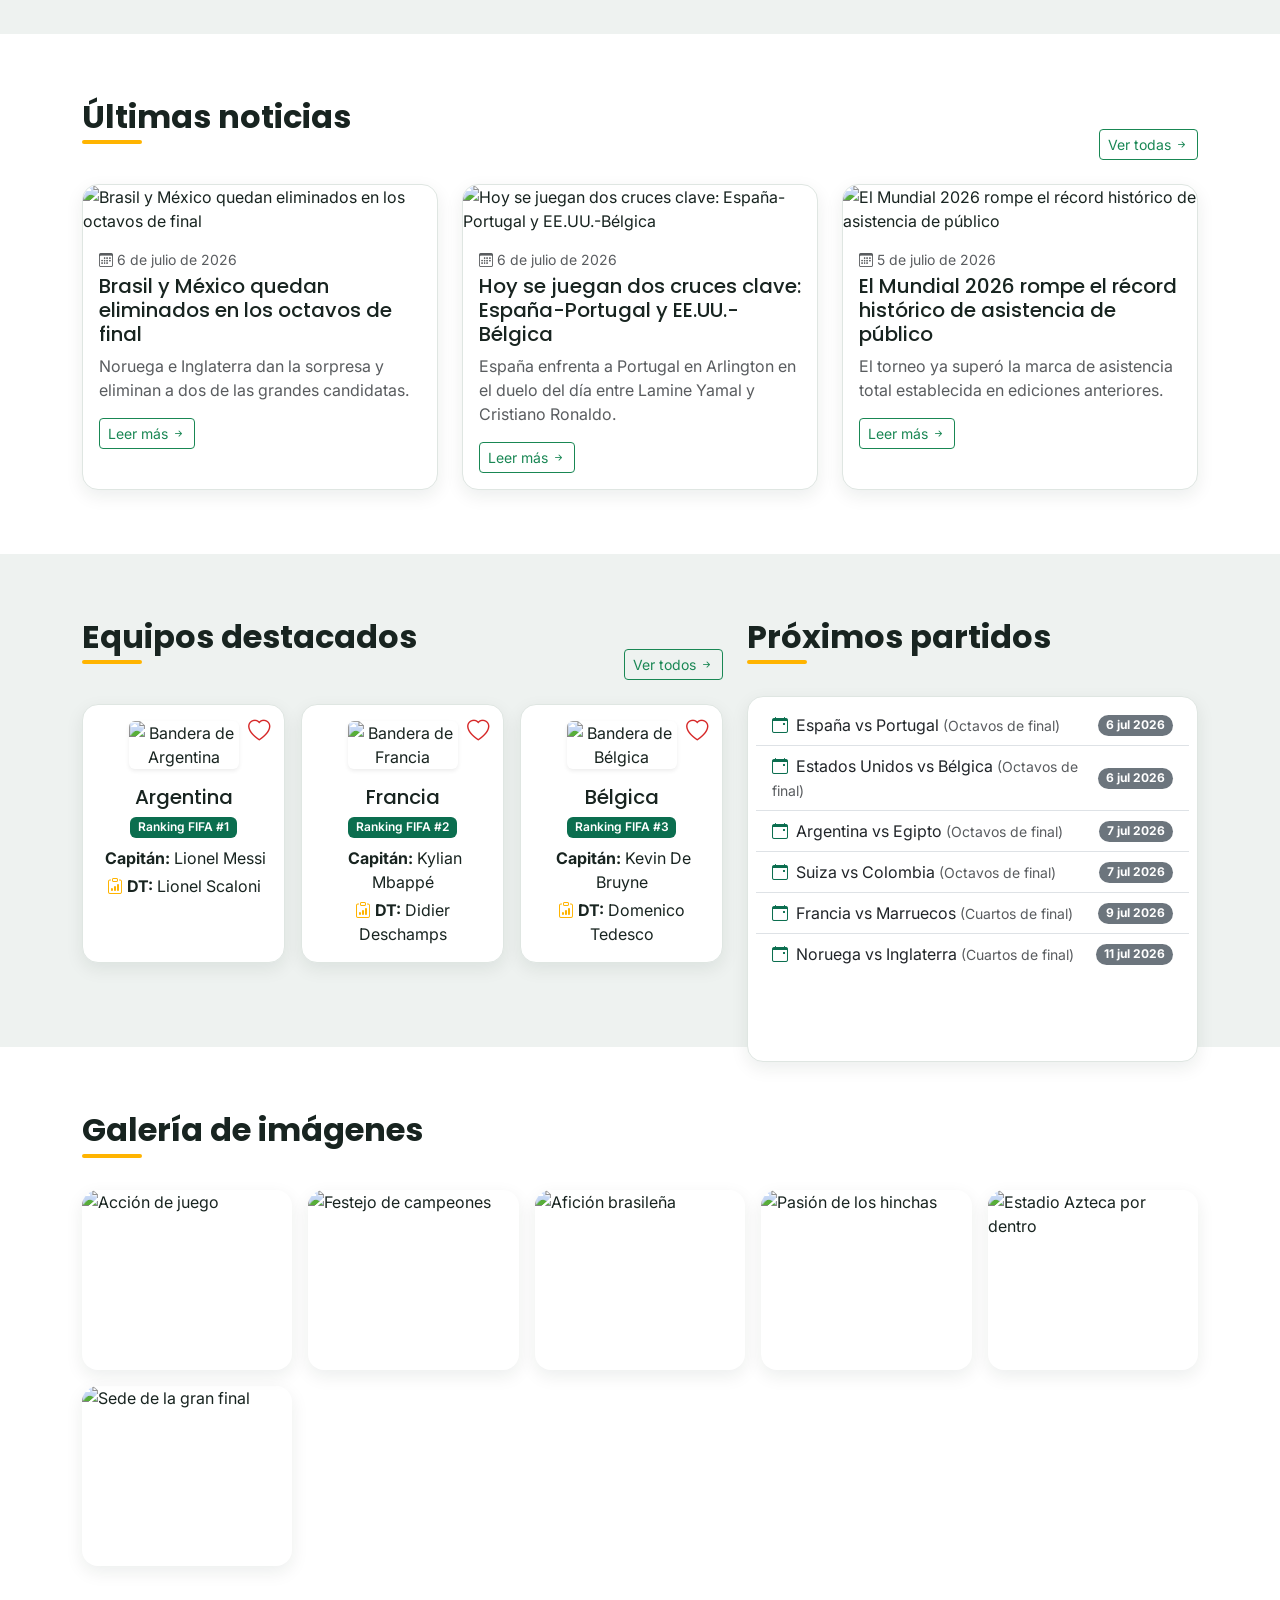
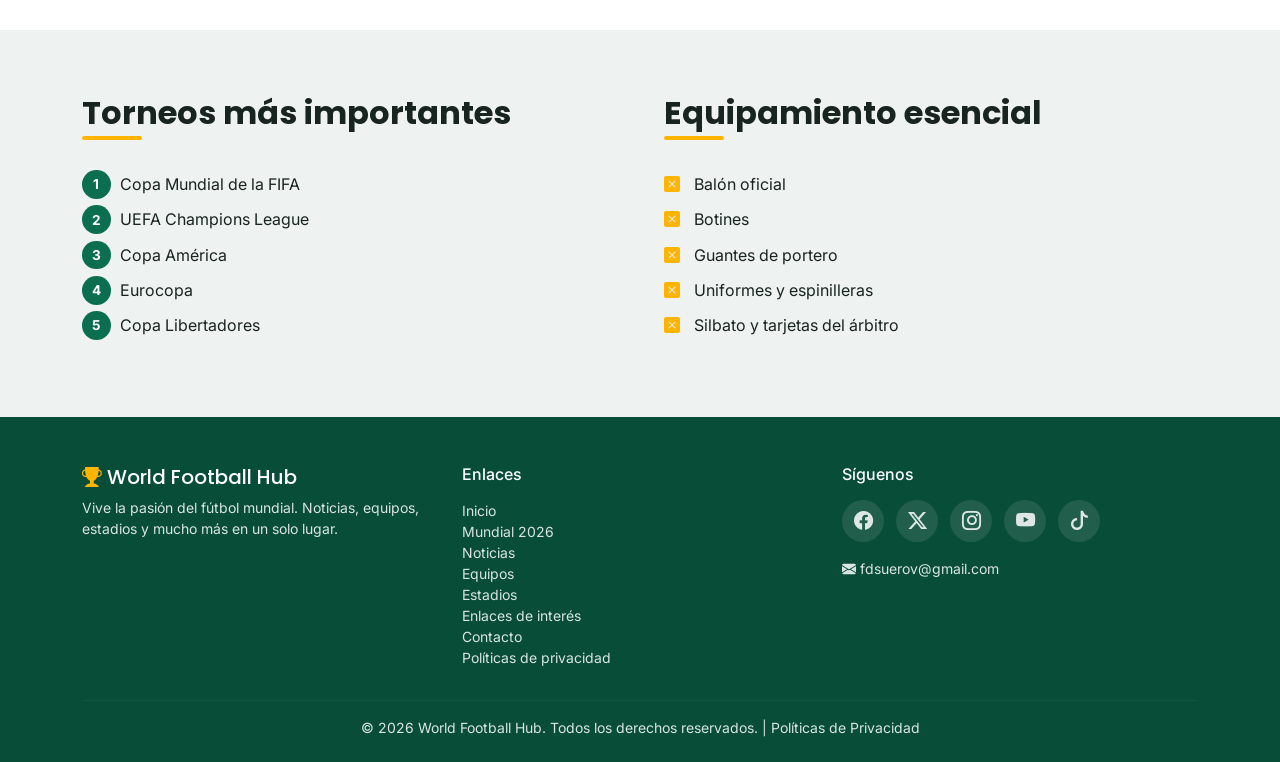
==== commit 6fff5100: "Añadir página Mundial 2026, correcciones de datos reales y mejoras de UX - Nueva página mundial2026." ====
--- a/index.html
+++ b/index.html
@@ -14,7 +14,7 @@
   <meta property="og:type" content="website">
   <meta property="og:title" content="World Football Hub | Portal del Mundial 2026">
   <meta property="og:description" content="Noticias, equipos, estadios y estadísticas del fútbol mundial en un solo lugar.">
-  <meta property="og:image" content="https://picsum.photos/seed/wfh-og/1200/630">
+  <meta property="og:image" content="https://upload.wikimedia.org/wikipedia/commons/thumb/9/9d/Estadio_Azteca1706p1.jpg/1280px-Estadio_Azteca1706p1.jpg">
   <meta property="og:url" content="https://Felixnosoy.github.io/football-world/index.html">
   <meta property="og:site_name" content="World Football Hub">
   <meta property="og:locale" content="es_ES">
@@ -22,7 +22,7 @@
   <meta name="twitter:card" content="summary_large_image">
   <meta name="twitter:title" content="World Football Hub | Portal del Mundial 2026">
   <meta name="twitter:description" content="Noticias, equipos, estadios y estadísticas del fútbol mundial en un solo lugar.">
-  <meta name="twitter:image" content="https://picsum.photos/seed/wfh-og/1200/630">
+  <meta name="twitter:image" content="https://upload.wikimedia.org/wikipedia/commons/thumb/9/9d/Estadio_Azteca1706p1.jpg/1280px-Estadio_Azteca1706p1.jpg">
 
   <link rel="icon" type="image/svg+xml" href="favicon.svg">
 
@@ -32,7 +32,7 @@
   <link rel="stylesheet" href="https://cdn.jsdelivr.net/npm/bootstrap-icons@1.11.3/font/bootstrap-icons.css">
   <link rel="stylesheet" href="https://cdn.jsdelivr.net/npm/bootstrap@5.3.3/dist/css/bootstrap.min.css">
   <link rel="stylesheet" href="css/styles.css">
-  <script>(function(){document.documentElement.setAttribute('data-theme', localStorage.getItem('wfh-theme') || 'light');})();</script>
+  <script>(function(){var t = localStorage.getItem('wfh-theme') || 'light'; document.documentElement.setAttribute('data-theme', t); document.documentElement.setAttribute('data-bs-theme', t);})();</script>
 </head>
 <body>
 
@@ -46,6 +46,7 @@
     <div class="collapse navbar-collapse" id="navMain">
       <ul class="navbar-nav mx-auto mb-2 mb-lg-0">
         <li class="nav-item"><a class="nav-link active" href="index.html">Inicio</a></li>
+        <li class="nav-item"><a class="nav-link" href="mundial2026.html">Mundial 2026</a></li>
         <li class="nav-item"><a class="nav-link" href="noticias.html">Noticias</a></li>
         <li class="nav-item"><a class="nav-link" href="equipos.html">Equipos</a></li>
         <li class="nav-item"><a class="nav-link" href="estadios.html">Estadios</a></li>
@@ -87,28 +88,28 @@
       </div>
       <div class="carousel-inner">
         <div class="carousel-item active">
-          <img src="https://picsum.photos/seed/wfh-carousel1/1200/600" class="d-block w-100" alt="Mundial 2026">
+          <img src="https://upload.wikimedia.org/wikipedia/commons/thumb/a/ae/FIFA_World_Cup_Trophy_at_National_Football_Museum%2C_Manchester_02.jpg/1280px-FIFA_World_Cup_Trophy_at_National_Football_Museum%2C_Manchester_02.jpg" class="d-block w-100" alt="Mundial 2026">
           <div class="carousel-caption">
             <h3><i class="bi bi-globe-americas me-2"></i>Mundial 2026</h3>
             <p>El torneo más grande de la historia, con 48 selecciones en Estados Unidos, México y Canadá.</p>
           </div>
         </div>
         <div class="carousel-item">
-          <img src="https://picsum.photos/seed/wfh-carousel2/1200/600" class="d-block w-100" alt="Champions League">
+          <img src="https://upload.wikimedia.org/wikipedia/commons/c/c5/Trofeo_UEFA_Champions_League.jpg" class="d-block w-100" alt="Champions League">
           <div class="carousel-caption">
             <h3><i class="bi bi-trophy me-2"></i>Champions League</h3>
             <p>La máxima competición europea de clubes vuelve con su edición más competida.</p>
           </div>
         </div>
         <div class="carousel-item">
-          <img src="https://picsum.photos/seed/wfh-carousel3/1200/600" class="d-block w-100" alt="Balón de Oro">
+          <img src="https://upload.wikimedia.org/wikipedia/commons/thumb/6/61/Zinedine_Zidane%27s_1998_Ballon_d%27Or_trophy%2C_Real_Madrid_Museum%2C_Santiago_Bernab%C3%A9u%2C_Madrid%2C_Spain_%28Ank_Kumar%2C_Infosys_Limited%29_02.jpg/1280px-Zinedine_Zidane%27s_1998_Ballon_d%27Or_trophy%2C_Real_Madrid_Museum%2C_Santiago_Bernab%C3%A9u%2C_Madrid%2C_Spain_%28Ank_Kumar%2C_Infosys_Limited%29_02.jpg" class="d-block w-100" alt="Balón de Oro">
           <div class="carousel-caption">
             <h3><i class="bi bi-award me-2"></i>Balón de Oro</h3>
             <p>Los mejores futbolistas del planeta compiten por el galardón individual más prestigioso.</p>
           </div>
         </div>
         <div class="carousel-item">
-          <img src="https://picsum.photos/seed/wfh-carousel4/1200/600" class="d-block w-100" alt="Copa América">
+          <img src="https://upload.wikimedia.org/wikipedia/commons/9/97/Copa_america_trofeo.jpg" class="d-block w-100" alt="Copa América">
           <div class="carousel-caption">
             <h3><i class="bi bi-shield-fill-check me-2"></i>Copa América</h3>
             <p>La competición de selecciones más antigua del mundo sigue escribiendo su historia.</p>
@@ -157,19 +158,30 @@
   </div>
 </section>
 
-<!-- ===== Reloj / Jugador del día ===== -->
+<!-- ===== Reloj / Cuenta regresiva / Jugador del día ===== -->
 <section class="bg-surface-2">
   <div class="container">
     <div class="row g-4">
-      <div class="col-md-6">
-        <div class="widget-box text-center d-flex flex-column justify-content-center">
+      <div class="col-md-4">
+        <div class="widget-box text-center d-flex flex-column justify-content-center h-100">
           <p class="text-muted mb-1"><i class="bi bi-clock-fill text-accent me-1"></i>Hora actual</p>
           <div class="clock-display">00:00:00</div>
           <p class="date-display mt-2 mb-0">Hoy es: --</p>
         </div>
       </div>
-      <div class="col-md-6">
-        <div id="playerOfDay" class="player-of-day-card"></div>
+      <div class="col-md-4">
+        <div class="widget-box text-center h-100">
+          <p class="text-muted mb-2"><i class="bi bi-hourglass-split text-accent me-1"></i>Faltan para <span id="countdownLabel">el próximo partido</span></p>
+          <div class="d-flex justify-content-center gap-3">
+            <div><div class="clock-display" id="cdDays">00</div><div class="small text-muted">Días</div></div>
+            <div><div class="clock-display" id="cdHours">00</div><div class="small text-muted">Horas</div></div>
+            <div><div class="clock-display" id="cdMinutes">00</div><div class="small text-muted">Min</div></div>
+            <div><div class="clock-display" id="cdSeconds">00</div><div class="small text-muted">Seg</div></div>
+          </div>
+        </div>
+      </div>
+      <div class="col-md-4">
+        <div id="playerOfDay" class="player-of-day-card h-100"></div>
       </div>
     </div>
   </div>
@@ -254,6 +266,7 @@
         <h6 class="text-white mb-3">Enlaces</h6>
         <ul class="list-unstyled small">
           <li><a href="index.html">Inicio</a></li>
+          <li><a href="mundial2026.html">Mundial 2026</a></li>
           <li><a href="noticias.html">Noticias</a></li>
           <li><a href="equipos.html">Equipos</a></li>
           <li><a href="estadios.html">Estadios</a></li>
@@ -271,7 +284,7 @@
           <a href="https://youtube.com" target="_blank" rel="noopener" aria-label="YouTube"><i class="bi bi-youtube"></i></a>
           <a href="https://tiktok.com" target="_blank" rel="noopener" aria-label="TikTok"><i class="bi bi-tiktok"></i></a>
         </div>
-        <a href="mailto:suerojunior@gmail.com" class="d-inline-block mt-3 small"><i class="bi bi-envelope-fill me-1"></i>suerojunior@gmail.com</a>
+        <a href="mailto:fdsuerov@gmail.com" class="d-inline-block mt-3 small"><i class="bi bi-envelope-fill me-1"></i>fdsuerov@gmail.com</a>
       </div>
     </div>
     <hr class="footer-divider">
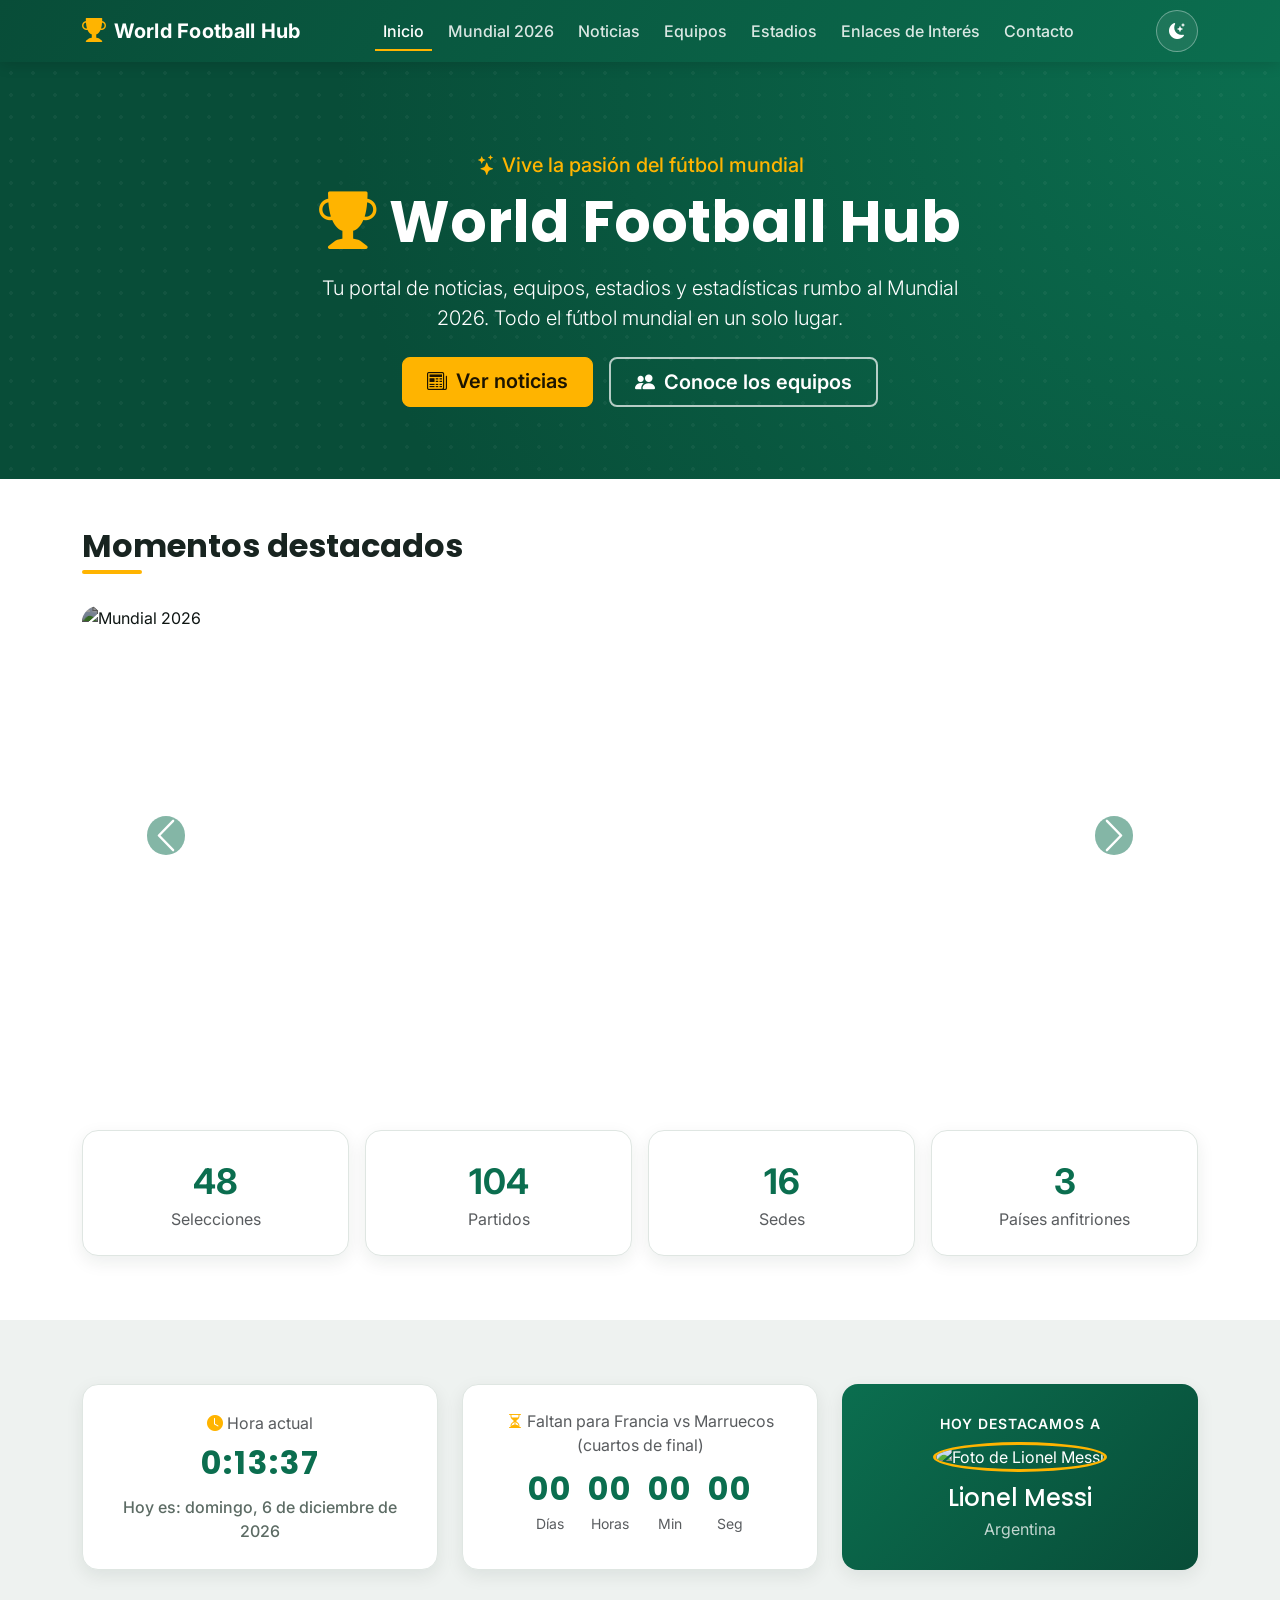
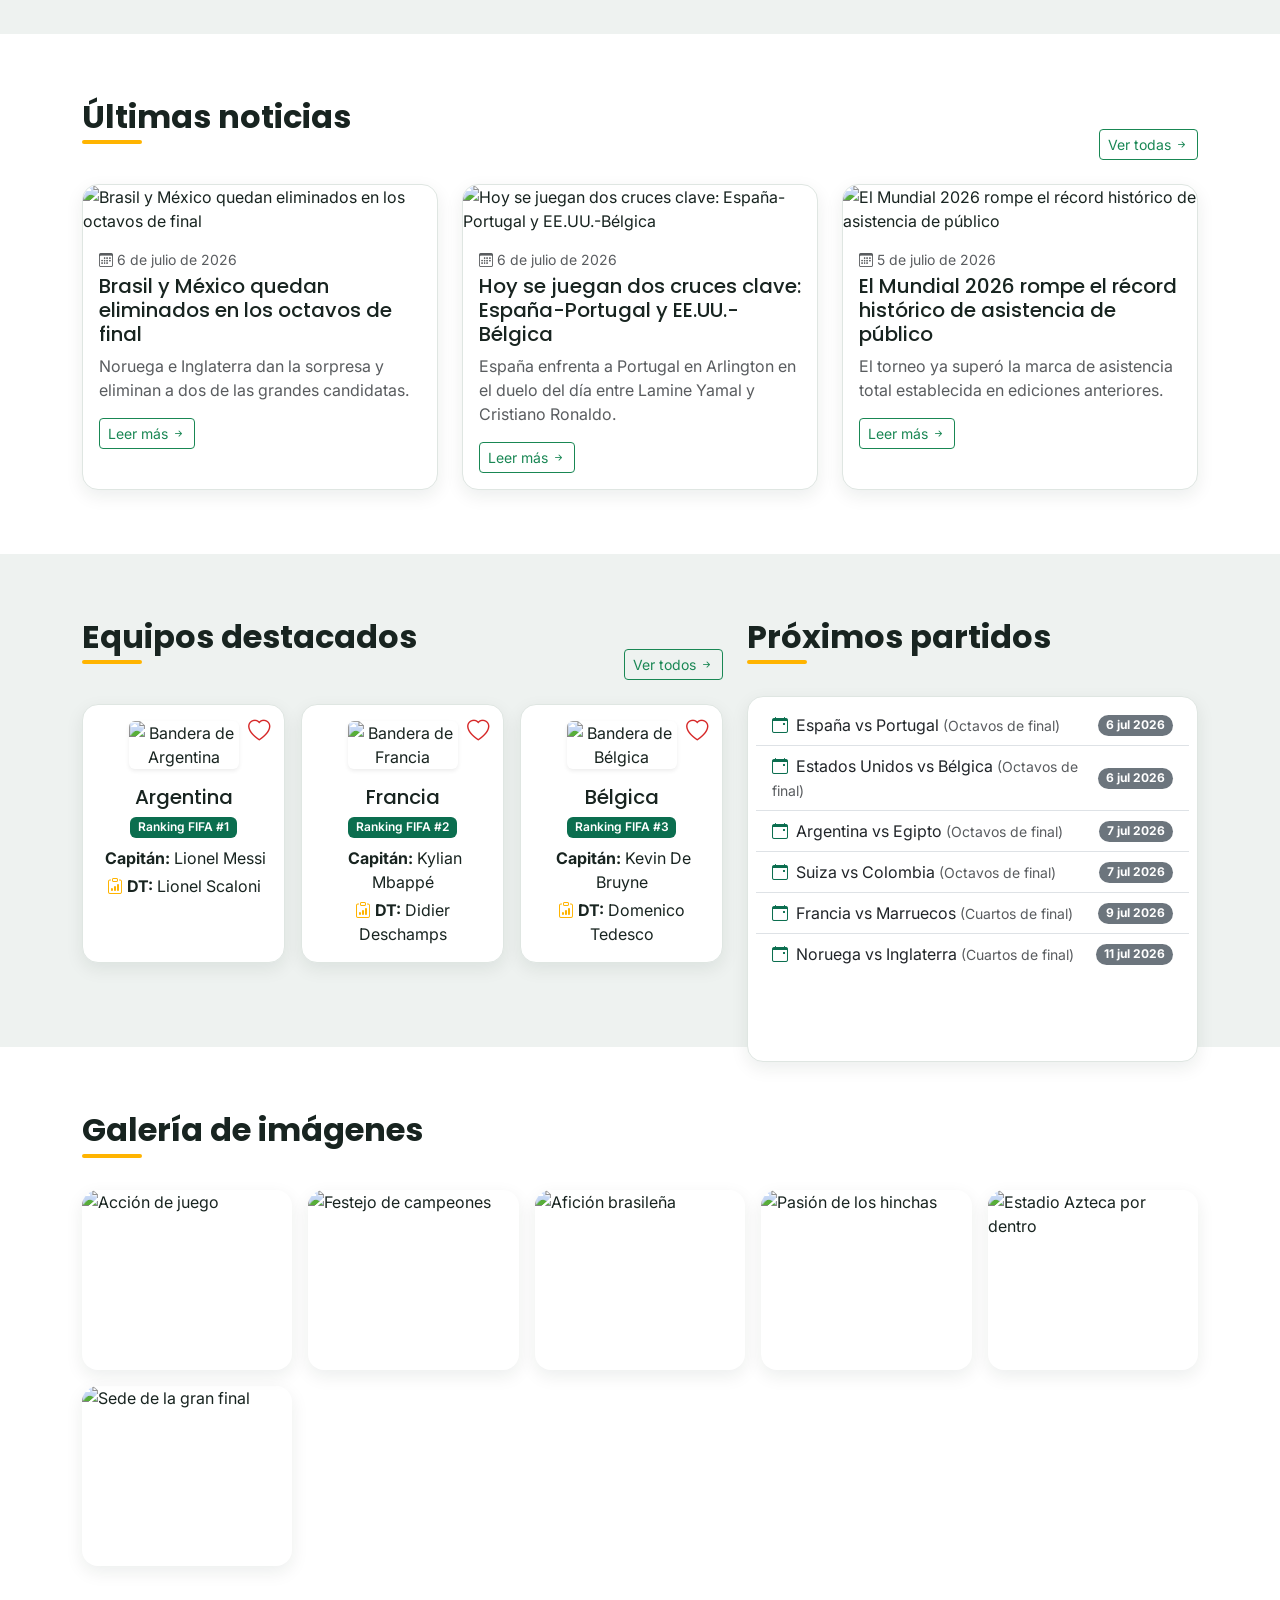
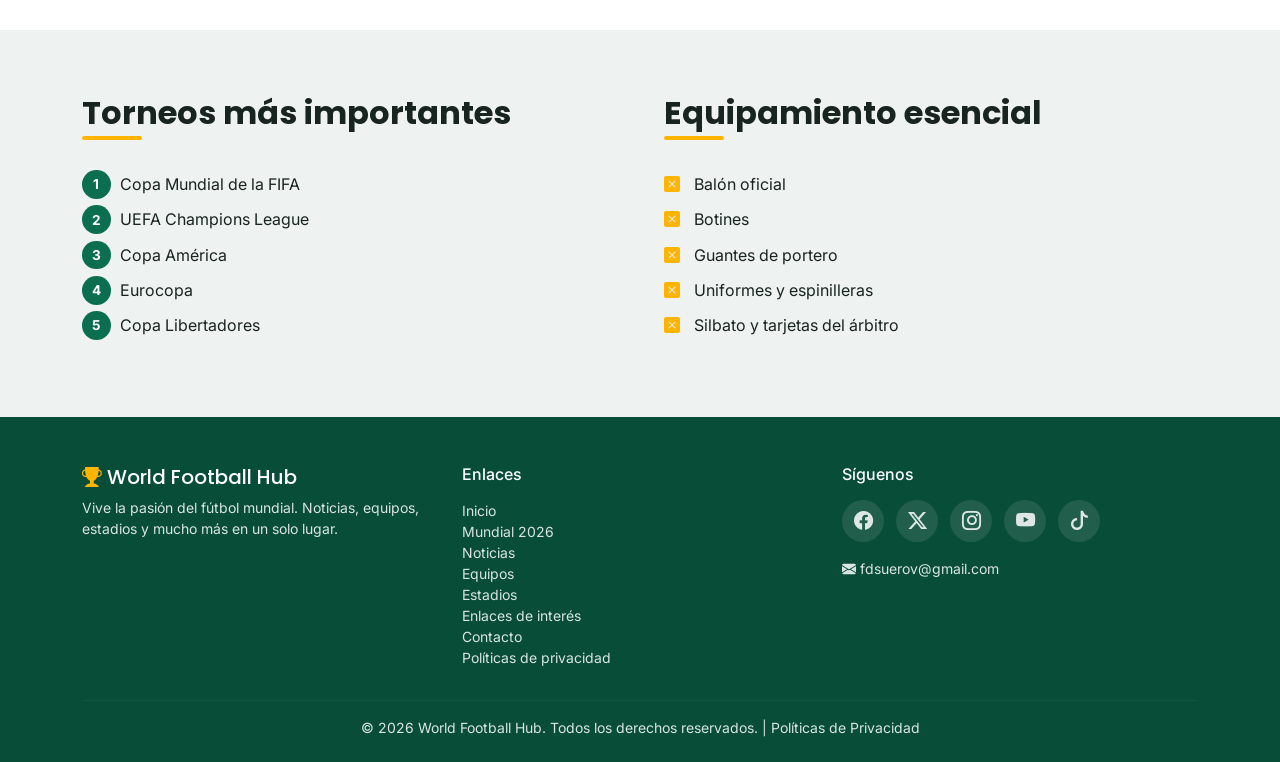
==== commit 18e3d9ab: "Eliminar meta tags de Twitter Card de todas las páginas" ====
--- a/index.html
+++ b/index.html
@@ -18,11 +18,6 @@
   <meta property="og:url" content="https://Felixnosoy.github.io/football-world/index.html">
   <meta property="og:site_name" content="World Football Hub">
   <meta property="og:locale" content="es_ES">
-
-  <meta name="twitter:card" content="summary_large_image">
-  <meta name="twitter:title" content="World Football Hub | Portal del Mundial 2026">
-  <meta name="twitter:description" content="Noticias, equipos, estadios y estadísticas del fútbol mundial en un solo lugar.">
-  <meta name="twitter:image" content="https://upload.wikimedia.org/wikipedia/commons/thumb/9/9d/Estadio_Azteca1706p1.jpg/1280px-Estadio_Azteca1706p1.jpg">
 
   <link rel="icon" type="image/svg+xml" href="favicon.svg">
 
